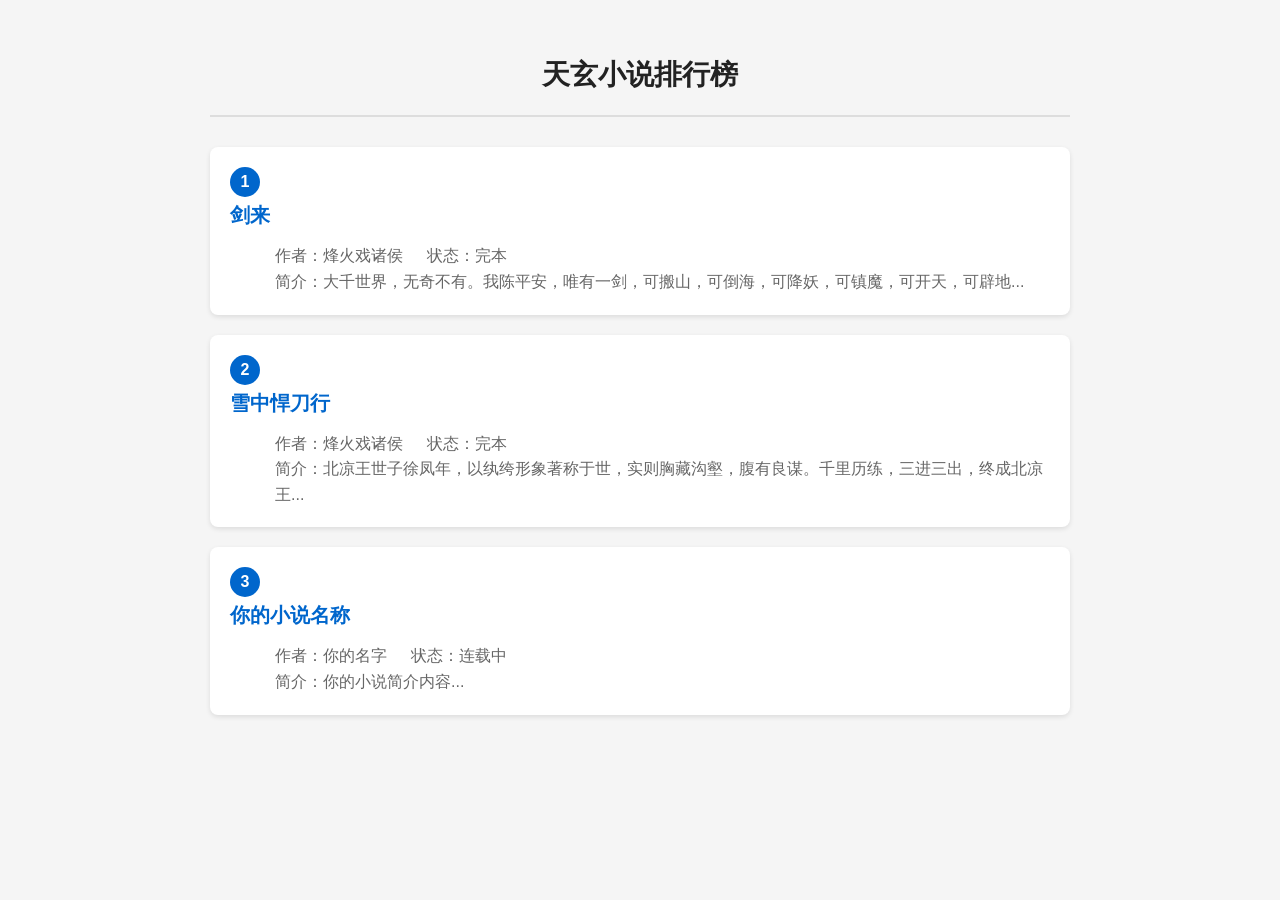
==== 天玄小说/ranking.html @ 99caa6f9 "Update ranking.html" ====
<!DOCTYPE html>
<html lang="zh-CN">
<head>
    <meta charset="UTF-8">
    <meta name="viewport" content="width=device-width, initial-scale=1.0">
    <title>小说排行榜 - 天玄小说</title>
    <!-- 引入通用样式（可选，和导航栏用同一套样式更统一） -->
    <style>
        /* 全局样式重置 */
        * {
            margin: 0;
            padding: 0;
            box-sizing: border-box;
        }
        body {
            background-color: #f5f5f5;
            font-family: "微软雅黑", Arial, sans-serif;
            font-size: 16px;
            line-height: 1.8;
            color: #333;
            max-width: 900px;
            margin: 0 auto;
            padding: 20px;
        }
        /* 页面标题 */
        .page-title {
            font-size: 28px;
            font-weight: bold;
            text-align: center;
            margin: 30px 0;
            color: #222;
            border-bottom: 2px solid #ddd;
            padding-bottom: 15px;
        }
        /* 排行榜列表容器 */
        .ranking-list {
            list-style: none; /* 去掉默认列表圆点 */
            gap: 20px;
            display: flex;
            flex-direction: column; /* 纵向排列每个小说条目 */
        }
        /* 单个小说条目样式 */
        .novel-item {
            background-color: #fff;
            padding: 20px;
            border-radius: 8px;
            box-shadow: 0 2px 5px rgba(0,0,0,0.1); /* 轻微阴影，更立体 */
            transition: transform 0.2s; /* 悬浮轻微上浮效果 */
        }
        .novel-item:hover {
            transform: translateY(-5px); /* 鼠标悬浮上浮5px */
        }
        /* 小说排名序号 */
        .rank-num {
            display: inline-block;
            width: 30px;
            height: 30px;
            line-height: 30px;
            text-align: center;
            background-color: #0066cc;
            color: #fff;
            border-radius: 50%; /* 圆形序号 */
            margin-right: 15px;
            font-weight: bold;
        }
        /* 小说标题 */
        .novel-title {
            font-size: 20px;
            font-weight: bold;
            margin-bottom: 10px;
        }
        /* 小说标题链接 */
        .novel-title a {
            color: #0066cc;
            text-decoration: none;
        }
        .novel-title a:hover {
            text-decoration: underline;
        }
        /* 小说简介/作者信息 */
        .novel-info {
            color: #666;
            margin-left: 45px; /* 和序号对齐 */
            line-height: 1.6;
        }
        .novel-info span {
            display: inline-block;
            margin-right: 20px;
        }
    </style>
</head>
<body>
    <!-- 页面标题 -->
    <h1 class="page-title">天玄小说排行榜</h1>

    <!-- 小说排行榜列表 -->
    <ul class="ranking-list">
        <!-- 第一名小说 -->
        <li class="novel-item">
            <span class="rank-num">1</span>
            <div class="novel-title">
                <!-- 链接指向《剑来》的第一章（注意路径！） -->
                <a href="./剑来/chapter1.html">剑来</a>
            </div>
            <div class="novel-info">
                <span>作者：烽火戏诸侯</span>
                <span>状态：完本</span>
                <p>简介：大千世界，无奇不有。我陈平安，唯有一剑，可搬山，可倒海，可降妖，可镇魔，可开天，可辟地...</p>
            </div>
        </li>

        <!-- 第二名小说 -->
        <li class="novel-item">
            <span class="rank-num">2</span>
            <div class="novel-title">
                <!-- 链接指向《雪中悍刀行》的第一章 -->
                <a href="./雪中悍刀行/chapter1.html">雪中悍刀行</a>
            </div>
            <div class="novel-info">
                <span>作者：烽火戏诸侯</span>
                <span>状态：完本</span>
                <p>简介：北凉王世子徐凤年，以纨绔形象著称于世，实则胸藏沟壑，腹有良谋。千里历练，三进三出，终成北凉王...</p>
            </div>
        </li>

        <!-- 可继续添加更多小说条目 -->
        <li class="novel-item">
            <span class="rank-num">3</span>
            <div class="novel-title">
                <a href="./你的小说名/chapter1.html">你的小说名称</a>
            </div>
            <div class="novel-info">
                <span>作者：你的名字</span>
                <span>状态：连载中</span>
                <p>简介：你的小说简介内容...</p>
            </div>
        </li>
    </ul>
</body>
</html>
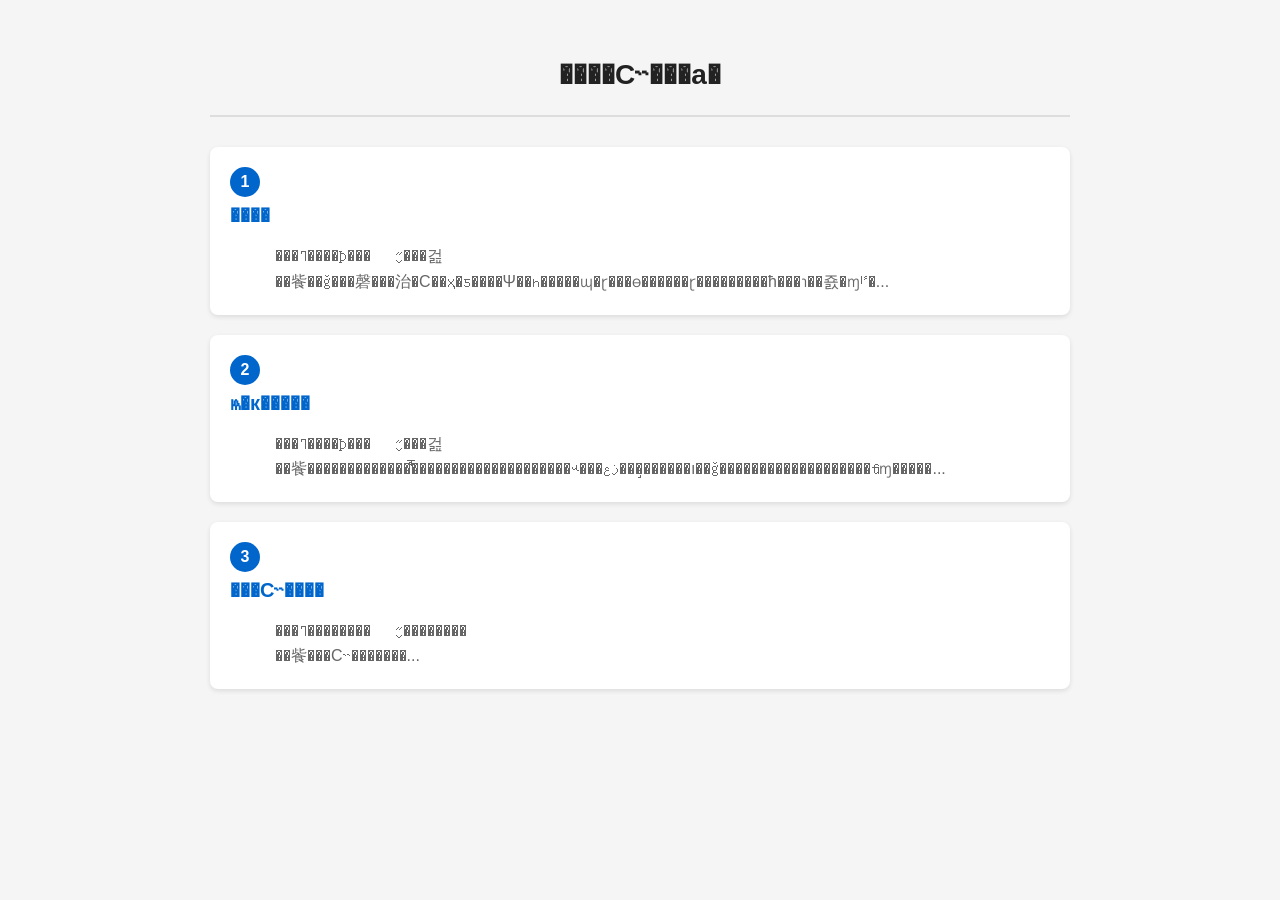
==== commit 1b01ac01: "Add files via upload" ====
--- a/天玄小说/ranking.html
+++ b/天玄小说/ranking.html
@@ -3,10 +3,10 @@
 <head>
     <meta charset="UTF-8">
     <meta name="viewport" content="width=device-width, initial-scale=1.0">
-    <title>小说排行榜 - 天玄小说</title>
-    <!-- 引入通用样式（可选，和导航栏用同一套样式更统一） -->
+    <title>С˵���а� - ����С˵</title>
+    <!-- ����ͨ����ʽ����ѡ���͵�������ͬһ����ʽ��ͳһ�� -->
     <style>
-        /* 全局样式重置 */
+        /* ȫ����ʽ���� */
         * {
             margin: 0;
             padding: 0;
@@ -14,7 +14,7 @@
         }
         body {
             background-color: #f5f5f5;
-            font-family: "微软雅黑", Arial, sans-serif;
+            font-family: "΢���ź�", Arial, sans-serif;
             font-size: 16px;
             line-height: 1.8;
             color: #333;
@@ -22,7 +22,7 @@
             margin: 0 auto;
             padding: 20px;
         }
-        /* 页面标题 */
+        /* ҳ����� */
         .page-title {
             font-size: 28px;
             font-weight: bold;
@@ -32,25 +32,25 @@
             border-bottom: 2px solid #ddd;
             padding-bottom: 15px;
         }
-        /* 排行榜列表容器 */
+        /* ���а��б����� */
         .ranking-list {
-            list-style: none; /* 去掉默认列表圆点 */
+            list-style: none; /* ȥ��Ĭ���б�Բ�� */
             gap: 20px;
             display: flex;
-            flex-direction: column; /* 纵向排列每个小说条目 */
+            flex-direction: column; /* ��������ÿ��С˵��Ŀ */
         }
-        /* 单个小说条目样式 */
+        /* ����С˵��Ŀ��ʽ */
         .novel-item {
             background-color: #fff;
             padding: 20px;
             border-radius: 8px;
-            box-shadow: 0 2px 5px rgba(0,0,0,0.1); /* 轻微阴影，更立体 */
-            transition: transform 0.2s; /* 悬浮轻微上浮效果 */
+            box-shadow: 0 2px 5px rgba(0,0,0,0.1); /* ��΢��Ӱ�������� */
+            transition: transform 0.2s; /* ������΢�ϸ�Ч�� */
         }
         .novel-item:hover {
-            transform: translateY(-5px); /* 鼠标悬浮上浮5px */
+            transform: translateY(-5px); /* ��������ϸ�5px */
         }
-        /* 小说排名序号 */
+        /* С˵������� */
         .rank-num {
             display: inline-block;
             width: 30px;
@@ -59,17 +59,17 @@
             text-align: center;
             background-color: #0066cc;
             color: #fff;
-            border-radius: 50%; /* 圆形序号 */
+            border-radius: 50%; /* Բ����� */
             margin-right: 15px;
             font-weight: bold;
         }
-        /* 小说标题 */
+        /* С˵���� */
         .novel-title {
             font-size: 20px;
             font-weight: bold;
             margin-bottom: 10px;
         }
-        /* 小说标题链接 */
+        /* С˵�������� */
         .novel-title a {
             color: #0066cc;
             text-decoration: none;
@@ -77,10 +77,10 @@
         .novel-title a:hover {
             text-decoration: underline;
         }
-        /* 小说简介/作者信息 */
+        /* С˵���/������Ϣ */
         .novel-info {
             color: #666;
-            margin-left: 45px; /* 和序号对齐 */
+            margin-left: 45px; /* ����Ŷ��� */
             line-height: 1.6;
         }
         .novel-info span {
@@ -90,51 +90,51 @@
     </style>
 </head>
 <body>
-    <!-- 页面标题 -->
-    <h1 class="page-title">天玄小说排行榜</h1>
+    <!-- ҳ����� -->
+    <h1 class="page-title">����С˵���а�</h1>
 
-    <!-- 小说排行榜列表 -->
+    <!-- С˵���а��б� -->
     <ul class="ranking-list">
-        <!-- 第一名小说 -->
+        <!-- ��һ��С˵ -->
         <li class="novel-item">
             <span class="rank-num">1</span>
             <div class="novel-title">
-                <!-- 链接指向《剑来》的第一章（注意路径！） -->
-                <a href="./剑来/chapter1.html">剑来</a>
+                <!-- ����ָ�򡶽������ĵ�һ�£�ע��·������ -->
+                <a href="./����/chapter1.html">����</a>
             </div>
             <div class="novel-info">
-                <span>作者：烽火戏诸侯</span>
-                <span>状态：完本</span>
-                <p>简介：大千世界，无奇不有。我陈平安，唯有一剑，可搬山，可倒海，可降妖，可镇魔，可开天，可辟地...</p>
+                <span>���ߣ����Ϸ���</span>
+                <span>״̬���걾</span>
+                <p>��飺��ǧ���磬���治�С��ҳ�ƽ����Ψ��һ�����ɰ�ɽ���ɵ������ɽ���������ħ���ɿ��죬�ɱٵ�...</p>
             </div>
         </li>
 
-        <!-- 第二名小说 -->
+        <!-- �ڶ���С˵ -->
         <li class="novel-item">
             <span class="rank-num">2</span>
             <div class="novel-title">
-                <!-- 链接指向《雪中悍刀行》的第一章 -->
-                <a href="./雪中悍刀行/chapter1.html">雪中悍刀行</a>
+                <!-- ����ָ��ѩ�к����С��ĵ�һ�� -->
+                <a href="./ѩ�к�����/chapter1.html">ѩ�к�����</a>
             </div>
             <div class="novel-info">
-                <span>作者：烽火戏诸侯</span>
-                <span>状态：完本</span>
-                <p>简介：北凉王世子徐凤年，以纨绔形象著称于世，实则胸藏沟壑，腹有良谋。千里历练，三进三出，终成北凉王...</p>
+                <span>���ߣ����Ϸ���</span>
+                <span>״̬���걾</span>
+                <p>��飺��������������꣬�������������������ʵ���زع��֣�������ı��ǧ�������������������ճɱ�����...</p>
             </div>
         </li>
 
-        <!-- 可继续添加更多小说条目 -->
+        <!-- �ɼ������Ӹ���С˵��Ŀ -->
         <li class="novel-item">
             <span class="rank-num">3</span>
             <div class="novel-title">
-                <a href="./你的小说名/chapter1.html">你的小说名称</a>
+                <a href="./���С˵��/chapter1.html">���С˵����</a>
             </div>
             <div class="novel-info">
-                <span>作者：你的名字</span>
-                <span>状态：连载中</span>
-                <p>简介：你的小说简介内容...</p>
+                <span>���ߣ��������</span>
+                <span>״̬��������</span>
+                <p>��飺���С˵�������...</p>
             </div>
         </li>
     </ul>
 </body>
-</html>
+</html>
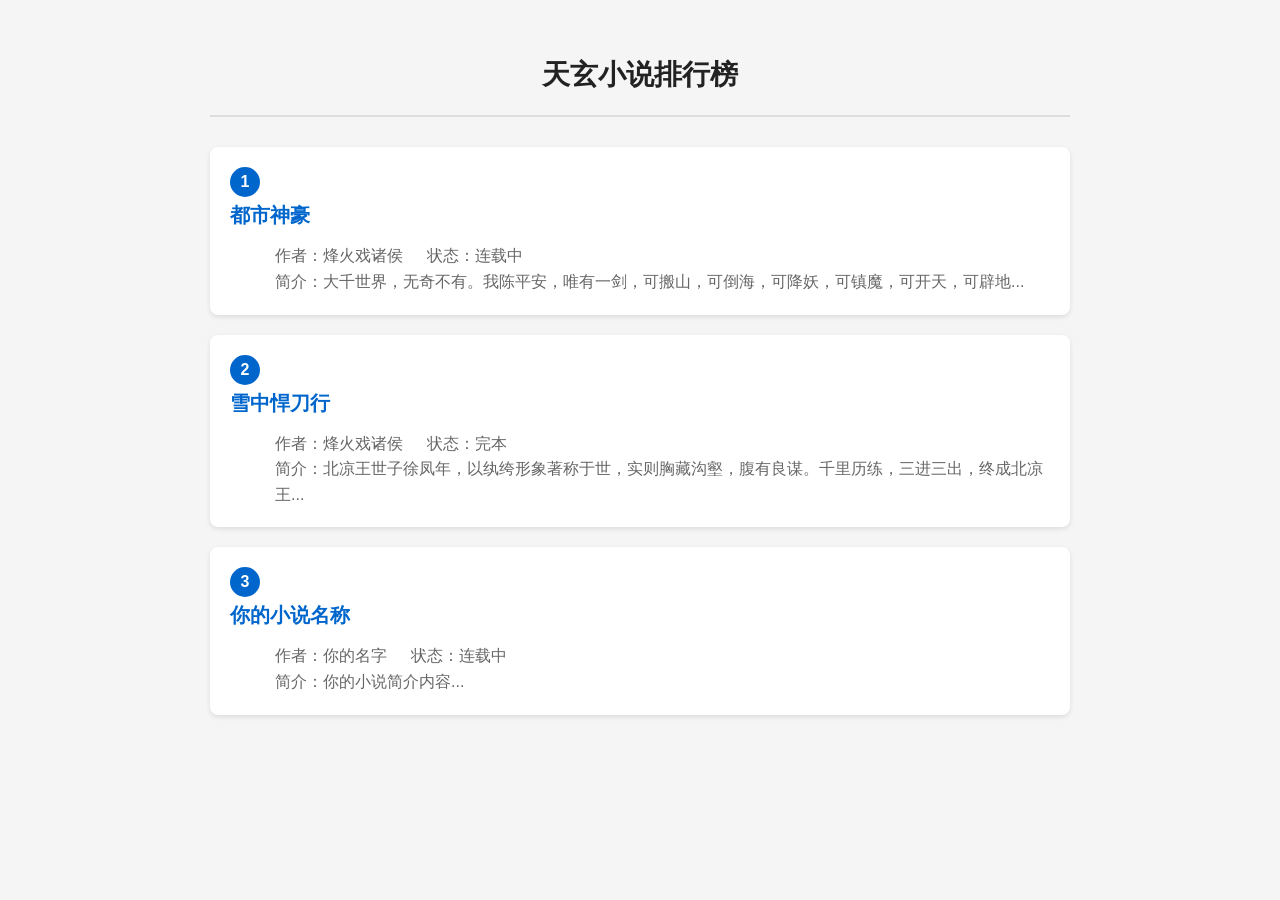
==== commit 69796f8a: "Update ranking.html" ====
--- a/天玄小说/ranking.html
+++ b/天玄小说/ranking.html
@@ -3,10 +3,10 @@
 <head>
     <meta charset="UTF-8">
     <meta name="viewport" content="width=device-width, initial-scale=1.0">
-    <title>С˵���а� - ����С˵</title>
-    <!-- ����ͨ����ʽ����ѡ���͵�������ͬһ����ʽ��ͳһ�� -->
+    <title>小说排行榜 - 天玄小说</title>
+    <!-- 引入通用样式（可选，和导航栏用同一套样式更统一） -->
     <style>
-        /* ȫ����ʽ���� */
+        /* 全局样式重置 */
         * {
             margin: 0;
             padding: 0;
@@ -14,7 +14,7 @@
         }
         body {
             background-color: #f5f5f5;
-            font-family: "΢���ź�", Arial, sans-serif;
+            font-family: "微软雅黑", Arial, sans-serif;
             font-size: 16px;
             line-height: 1.8;
             color: #333;
@@ -22,7 +22,7 @@
             margin: 0 auto;
             padding: 20px;
         }
-        /* ҳ����� */
+        /* 页面标题 */
         .page-title {
             font-size: 28px;
             font-weight: bold;
@@ -32,25 +32,25 @@
             border-bottom: 2px solid #ddd;
             padding-bottom: 15px;
         }
-        /* ���а��б����� */
+        /* 排行榜列表容器 */
         .ranking-list {
-            list-style: none; /* ȥ��Ĭ���б�Բ�� */
+            list-style: none; /* 去掉默认列表圆点 */
             gap: 20px;
             display: flex;
-            flex-direction: column; /* ��������ÿ��С˵��Ŀ */
+            flex-direction: column; /* 纵向排列每个小说条目 */
         }
-        /* ����С˵��Ŀ��ʽ */
+        /* 单个小说条目样式 */
         .novel-item {
             background-color: #fff;
             padding: 20px;
             border-radius: 8px;
-            box-shadow: 0 2px 5px rgba(0,0,0,0.1); /* ��΢��Ӱ�������� */
-            transition: transform 0.2s; /* ������΢�ϸ�Ч�� */
+            box-shadow: 0 2px 5px rgba(0,0,0,0.1); /* 轻微阴影，更立体 */
+            transition: transform 0.2s; /* 悬浮轻微上浮效果 */
         }
         .novel-item:hover {
-            transform: translateY(-5px); /* ��������ϸ�5px */
+            transform: translateY(-5px); /* 鼠标悬浮上浮5px */
         }
-        /* С˵������� */
+        /* 小说排名序号 */
         .rank-num {
             display: inline-block;
             width: 30px;
@@ -59,17 +59,17 @@
             text-align: center;
             background-color: #0066cc;
             color: #fff;
-            border-radius: 50%; /* Բ����� */
+            border-radius: 50%; /* 圆形序号 */
             margin-right: 15px;
             font-weight: bold;
         }
-        /* С˵���� */
+        /* 小说标题 */
         .novel-title {
             font-size: 20px;
             font-weight: bold;
             margin-bottom: 10px;
         }
-        /* С˵�������� */
+        /* 小说标题链接 */
         .novel-title a {
             color: #0066cc;
             text-decoration: none;
@@ -77,10 +77,10 @@
         .novel-title a:hover {
             text-decoration: underline;
         }
-        /* С˵���/������Ϣ */
+        /* 小说简介/作者信息 */
         .novel-info {
             color: #666;
-            margin-left: 45px; /* ����Ŷ��� */
+            margin-left: 45px; /* 和序号对齐 */
             line-height: 1.6;
         }
         .novel-info span {
@@ -90,51 +90,52 @@
     </style>
 </head>
 <body>
-    <!-- ҳ����� -->
-    <h1 class="page-title">����С˵���а�</h1>
+    <!-- 页面标题 -->
+    <h1 class="page-title">天玄小说排行榜</h1>
 
-    <!-- С˵���а��б� -->
+    <!-- 小说排行榜列表 -->
     <ul class="ranking-list">
-        <!-- ��һ��С˵ -->
+        <!-- 第一名小说 -->
         <li class="novel-item">
             <span class="rank-num">1</span>
             <div class="novel-title">
-                <!-- ����ָ�򡶽������ĵ�һ�£�ע��·������ -->
-                <a href="./����/chapter1.html">����</a>
+                <!-- 链接指向《剑来》的第一章（注意路径！） -->
+                <a href="./都市神豪/chapter1.html">都市神豪</a>
             </div>
             <div class="novel-info">
-                <span>���ߣ����Ϸ���</span>
-                <span>״̬���걾</span>
-                <p>��飺��ǧ���磬���治�С��ҳ�ƽ����Ψ��һ�����ɰ�ɽ���ɵ������ɽ���������ħ���ɿ��죬�ɱٵ�...</p>
+                <span>作者：烽火戏诸侯</span>
+                <span>状态：连载中</span>
+                <p>简介：大千世界，无奇不有。我陈平安，唯有一剑，可搬山，可倒海，可降妖，可镇魔，可开天，可辟地...</p>
             </div>
         </li>
 
-        <!-- �ڶ���С˵ -->
+        <!-- 第二名小说 -->
         <li class="novel-item">
             <span class="rank-num">2</span>
             <div class="novel-title">
-                <!-- ����ָ��ѩ�к����С��ĵ�һ�� -->
-                <a href="./ѩ�к�����/chapter1.html">ѩ�к�����</a>
+                <!-- 链接指向《雪中悍刀行》的第一章 -->
+                <a href="./雪中悍刀行/chapter1.html">雪中悍刀行</a>
             </div>
             <div class="novel-info">
-                <span>���ߣ����Ϸ���</span>
-                <span>״̬���걾</span>
-                <p>��飺��������������꣬�������������������ʵ���زع��֣�������ı��ǧ�������������������ճɱ�����...</p>
+                <span>作者：烽火戏诸侯</span>
+                <span>状态：完本</span>
+                <p>简介：北凉王世子徐凤年，以纨绔形象著称于世，实则胸藏沟壑，腹有良谋。千里历练，三进三出，终成北凉王...</p>
             </div>
         </li>
 
-        <!-- �ɼ������Ӹ���С˵��Ŀ -->
+        <!-- 可继续添加更多小说条目 -->
         <li class="novel-item">
             <span class="rank-num">3</span>
             <div class="novel-title">
-                <a href="./���С˵��/chapter1.html">���С˵����</a>
+                <a href="./你的小说名/chapter1.html">你的小说名称</a>
             </div>
             <div class="novel-info">
-                <span>���ߣ��������</span>
-                <span>״̬��������</span>
-                <p>��飺���С˵�������...</p>
+                <span>作者：你的名字</span>
+                <span>状态：连载中</span>
+                <p>简介：你的小说简介内容...</p>
             </div>
         </li>
     </ul>
 </body>
-</html>+
+</html>
